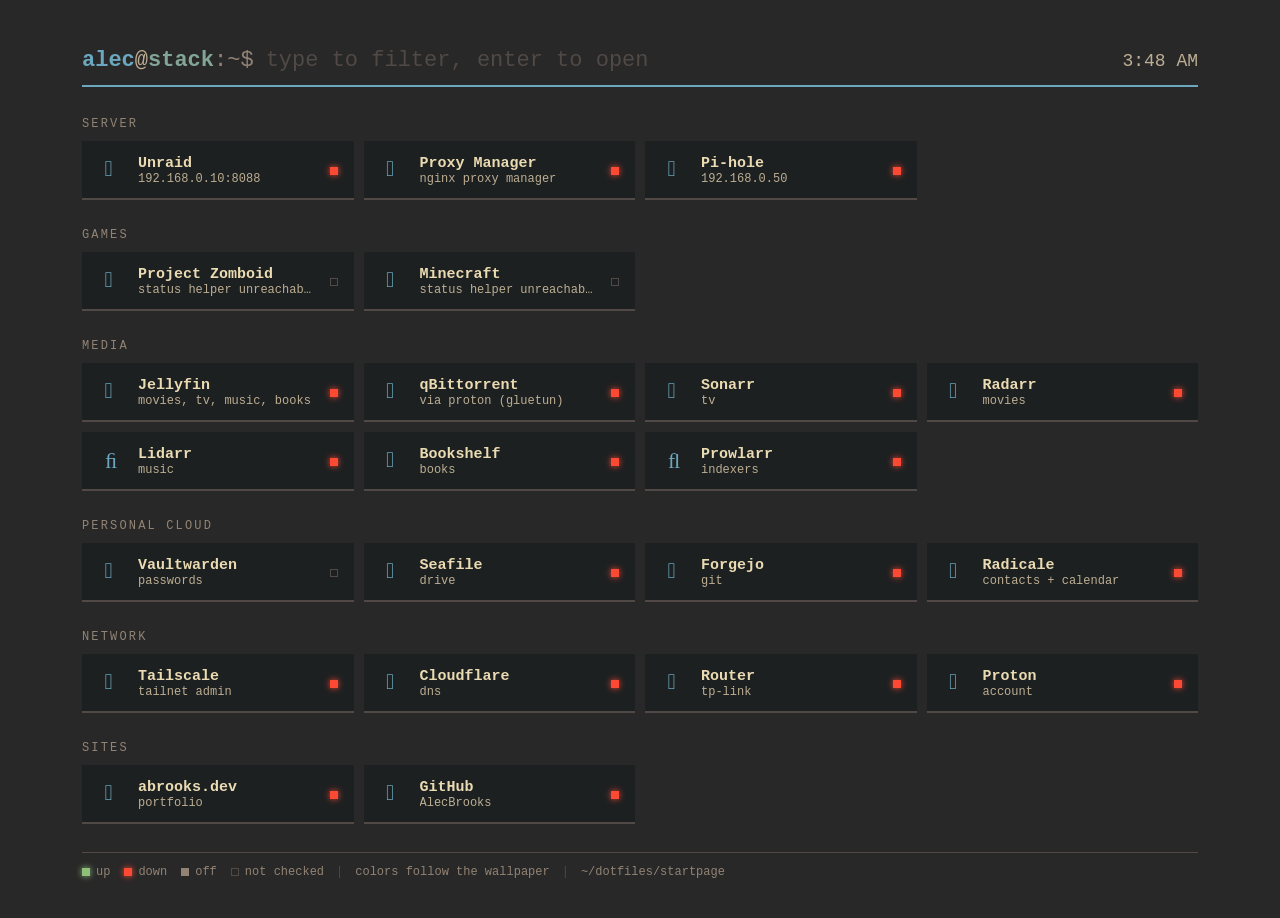
==== startpage/index.html @ 0ffd92b9 "Add browser startpage for the homelab Local startpage with links to the Unraid services and a small " ====
<!doctype html>
<html lang="en">
<head>
<meta charset="utf-8">
<meta name="viewport" content="width=device-width, initial-scale=1">
<title>stack</title>
<link rel="icon" href="data:image/svg+xml,<svg xmlns='http://www.w3.org/2000/svg' viewBox='0 0 16 16'><rect width='16' height='16' fill='%23282828'/><rect x='3' y='3' width='10' height='3' fill='%23bcc8d3'/><rect x='3' y='8' width='10' height='3' fill='%23bcc8d3'/></svg>">
<!-- base look + fallback colors, then the wallpaper palette (regenerated by ~/bin/wallpaper-theme) -->
<link rel="stylesheet" href="style.css">
<link rel="stylesheet" href="file:///home/mythra/.cache/wallpaper-theme/startpage-colors.css">
</head>
<body>
<header>
  <div class="prompt"><span class="user">alec</span><span class="at">@</span><span class="host">stack</span><span class="dim">:~$</span>
    <input id="filter" type="text" placeholder="type to filter, enter to open" autocomplete="off" autofocus spellcheck="false">
  </div>
  <div class="clock" id="clock"></div>
</header>

<main id="groups"></main>

<footer><span class="dot up"></span> up <span class="dot down"></span> down <span class="dot off"></span> off <span class="dot unknown"></span> not checked
  <span class="sep">|</span> colors follow the wallpaper <span class="sep">|</span> ~/dotfiles/startpage</footer>

<script>
// check: true = ping it for the status dot (plain fetch, no-cors: any answer counts as up)
const GROUPS = [
  { name: "Server", items: [
    { name: "Unraid",       icon: "", url: "http://192.168.0.10:8088",        sub: "192.168.0.10:8088", check: true },
    { name: "Proxy Manager",icon: "", url: "http://192.168.0.10:81",          sub: "nginx proxy manager", check: true },
    { name: "Pi-hole",      icon: "", url: "http://192.168.0.50/admin",       sub: "192.168.0.50", check: true },
  ]},
  { name: "Games", items: [
    { name: "Project Zomboid", icon: "\uf188", url: "http://192.168.0.10:8088/Docker", sub: "unraid docker", game: "pz" },
    { name: "Minecraft",    icon: "\uf1b2", url: "https://192.168.0.10:8443",       sub: "crafty panel", game: "minecraft" },
  ]},
  { name: "Media", items: [
    { name: "Jellyfin",     icon: "", url: "https://jellyfin.abrooks.dev",    sub: "movies, tv, music, books", check: true },
    { name: "qBittorrent",  icon: "", url: "http://192.168.0.10:8085",        sub: "via proton (gluetun)", check: true },
    { name: "Sonarr",       icon: "", url: "http://192.168.0.10:8989",        sub: "tv", check: true },
    { name: "Radarr",       icon: "", url: "http://192.168.0.10:7878",        sub: "movies", check: true },
    { name: "Lidarr",       icon: "", url: "http://192.168.0.10:8686",        sub: "music", check: true },
    { name: "Bookshelf",    icon: "", url: "http://192.168.0.10:8787",        sub: "books", check: true },
    { name: "Prowlarr",     icon: "", url: "http://192.168.0.10:9696",        sub: "indexers", check: true },
  ]},
  { name: "Personal cloud", items: [
    { name: "Vaultwarden",  icon: "\uf084", url: "https://vault.abrooks.dev",       sub: "passwords", helper: "vaultwarden" },  // CORP same-origin blocks browsers: checked by stack-status
    { name: "Seafile",      icon: "", url: "https://drive.abrooks.dev",       sub: "drive", check: true },
    { name: "Forgejo",      icon: "", url: "https://git.abrooks.dev",         sub: "git", check: true },
    { name: "Radicale",     icon: "", url: "https://dav.abrooks.dev/.web/",   sub: "contacts + calendar", check: true },
  ]},
  { name: "Network", items: [
    { name: "Tailscale",    icon: "", url: "https://login.tailscale.com/admin/machines", sub: "tailnet admin", check: true },
    { name: "Cloudflare",   icon: "\uf0c2", url: "https://dash.cloudflare.com",     sub: "dns", check: true, checkUrl: "https://1.1.1.1/cdn-cgi/trace" },
    { name: "Router",       icon: "", url: "http://192.168.0.1",              sub: "tp-link", check: true },
    { name: "Proton",       icon: "", url: "https://account.proton.me",       sub: "account", check: true },
  ]},
  { name: "Sites", items: [
    { name: "abrooks.dev",  icon: "", url: "https://abrooks.dev",             sub: "portfolio", check: true },
    { name: "GitHub",       icon: "", url: "https://github.com/AlecBrooks",   sub: "AlecBrooks", check: true },
  ]},
];

const main = document.getElementById("groups");
const tiles = [];
for (const g of GROUPS) {
  const sec = document.createElement("section");
  sec.innerHTML = `<h2>${g.name}</h2><div class="grid"></div>`;
  const grid = sec.querySelector(".grid");
  for (const it of g.items) {
    const a = document.createElement("a");
    a.className = "tile";
    a.href = it.url;
    a.innerHTML = `<span class="icon">${it.icon}</span>
      <span class="text"><span class="name">${it.name}</span><span class="sub">${it.sub}</span></span>
      <span class="dot ${it.check || it.game || it.helper ? "checking" : "unknown"}"></span>`;
    grid.appendChild(a);
    tiles.push({ el: a, sec, key: (it.name + " " + it.sub + " " + g.name).toLowerCase(), it });
  }
  main.appendChild(sec);
}

// status dots: any response (even opaque) = up; network error or 4 s timeout = down
async function ping(t) {
  const dot = t.el.querySelector(".dot");
  const ctl = new AbortController();
  const timer = setTimeout(() => ctl.abort(), 4000);
  try {
    await fetch(t.it.checkUrl || t.it.url, { mode: "no-cors", cache: "no-store", signal: ctl.signal });
    dot.className = "dot up"; t.el.title = "reachable";
  } catch {
    dot.className = "dot down"; t.el.title = "not reachable";
  } finally { clearTimeout(timer); }
}
// games: browsers cannot probe game protocols, so ask the stack-status helper on the server
async function games() {
  const gt = tiles.filter(t => t.it.game || t.it.helper);
  let data = null;
  try {
    const r = await fetch("http://192.168.0.10:8091/", { cache: "no-store" });
    data = await r.json();
  } catch {}
  for (const t of gt) {
    const dot = t.el.querySelector(".dot"), sub = t.el.querySelector(".sub");
    const g = data && data[t.it.game || t.it.helper];
    if (t.it.helper) {                       // plain service: up/down, keep its subtitle
      dot.className = !g ? "dot unknown" : g.state === "online" ? "dot up" : "dot down";
      continue;
    }
    if (!g) { dot.className = "dot unknown"; sub.textContent = "status helper unreachable"; continue; }
    if (g.state === "online") {
      dot.className = "dot up";
      sub.textContent = g.players != null ? `online, ${g.players}/${g.max} players` : "online";
    } else if (g.state === "starting") {
      dot.className = "dot checking"; sub.textContent = "starting up";
    } else {
      dot.className = "dot off"; sub.textContent = "off, " + t.it.sub;
    }
  }
}
const checkAll = () => { tiles.filter(t => t.it.check).forEach(ping); games(); };
checkAll();
setInterval(checkAll, 60000);

// type to filter; Enter opens the first match; Esc clears
const filter = document.getElementById("filter");
function applyFilter() {
  const q = filter.value.trim().toLowerCase();
  for (const t of tiles) t.el.classList.toggle("hidden", q && !t.key.includes(q));
  for (const sec of main.children) sec.classList.toggle("hidden", !sec.querySelector(".tile:not(.hidden)"));
  tiles.forEach(t => t.el.classList.remove("first"));
  const first = tiles.find(t => !t.el.classList.contains("hidden"));
  if (q && first) first.el.classList.add("first");
}
filter.addEventListener("input", applyFilter);
filter.addEventListener("keydown", e => {
  if (e.key === "Enter") {
    const first = tiles.find(t => !t.el.classList.contains("hidden"));
    if (first) location.href = first.it.url;
  } else if (e.key === "Escape") { filter.value = ""; applyFilter(); }
});
document.addEventListener("keydown", e => {
  if (document.activeElement !== filter && e.key.length === 1 && !e.ctrlKey && !e.metaKey && !e.altKey) filter.focus();
});

// clock (12 h, like the bar)
const clock = document.getElementById("clock");
const tick = () => clock.textContent = new Date().toLocaleTimeString([], { hour: "numeric", minute: "2-digit" });
tick(); setInterval(tick, 10000);
</script>
</body>
</html>
---- startpage/style.css ----
/* Start page for the home server stack. Colors below are fallbacks (his gruvbox + muted
   blue); the real palette comes from ~/.cache/wallpaper-theme/startpage-colors.css, which
   matugen regenerates on every wallpaper change. */
:root {
  --surface: #282828;
  --surface-dim: #1d2021;
  --surface-container: #32302f;
  --surface-high: #3c3836;
  --on-surface: #ebdbb2;
  --on-surface-variant: #bdae93;
  --outline: #928374;
  --outline-variant: #504945;
  --primary: #6ba8c0;
  --on-primary: #1d2021;
  --secondary: #a89984;
  --tertiary: #83a598;
  --green: #98971a;
  --red: #cc241d;
}

* { box-sizing: border-box; margin: 0; padding: 0; }

html, body {
  background: var(--surface);
  color: var(--on-surface);
  font-family: "JetBrainsMono Nerd Font Mono", "JetBrainsMono Nerd Font", "JetBrains Mono", monospace;
  font-size: 15px;
  min-height: 100%;
}

body {
  max-width: 1180px;
  margin: 0 auto;
  padding: 48px 32px 32px;
}

/* prompt-style header */
header {
  display: flex;
  align-items: center;
  gap: 24px;
  padding: 0 0 14px;
  box-shadow: inset 0 -2px var(--primary);
  margin-bottom: 30px;
}
.prompt { flex: 1; display: flex; align-items: center; font-size: 22px; }
.user { color: var(--primary); font-weight: bold; }
.at { color: var(--on-surface-variant); }
.host { color: var(--tertiary); font-weight: bold; }
.dim { color: var(--outline); margin-right: 12px; }
#filter {
  flex: 1;
  background: transparent;
  border: none;
  outline: none;
  color: var(--on-surface);
  font: inherit;
  caret-color: var(--primary);
}
#filter::placeholder { color: var(--outline-variant); }
.clock { color: var(--on-surface-variant); font-size: 18px; }

/* groups */
section { margin-bottom: 28px; }
h2 {
  font-size: 12px;
  font-weight: normal;
  text-transform: uppercase;
  letter-spacing: 0.18em;
  color: var(--outline);
  margin-bottom: 10px;
}
.grid {
  display: grid;
  grid-template-columns: repeat(auto-fill, minmax(230px, 1fr));
  gap: 10px;
}

/* tiles: flat, square corners, accent underline like the waybar modules */
.tile {
  display: flex;
  align-items: center;
  gap: 14px;
  padding: 14px 16px;
  background: var(--surface-dim);
  color: var(--on-surface);
  text-decoration: none;
  box-shadow: inset 0 -2px var(--outline-variant);
  transition: background 0.12s, box-shadow 0.12s, transform 0.12s;
}
.tile:hover, .tile:focus-visible, .tile.first {
  background: var(--surface-container);
  box-shadow: inset 0 -2px var(--primary);
  outline: none;
}
.tile:hover { transform: translateY(-1px); }
.icon {
  width: 26px;
  text-align: center;
  font-size: 22px;
  color: var(--primary);
}
.text { flex: 1; display: flex; flex-direction: column; min-width: 0; }
.name { font-weight: bold; }
.sub {
  font-size: 12px;
  color: var(--on-surface-variant);
  white-space: nowrap;
  overflow: hidden;
  text-overflow: ellipsis;
}

/* status dots */
.dot {
  display: inline-block;
  width: 8px;
  height: 8px;
  background: var(--outline-variant);
  flex-shrink: 0;
}
/* fixed status colors: the muted palette makes its green/red too pale to tell apart */
.dot.up { background: #8ec07c; box-shadow: 0 0 6px #8ec07c; }
.dot.down { background: #fb4934; box-shadow: 0 0 6px #fb4934; }
.dot.off { background: var(--outline); }
.dot.checking { background: var(--outline); animation: pulse 1s infinite alternate; }
.dot.unknown { background: transparent; box-shadow: inset 0 0 0 1px var(--outline-variant); }
@keyframes pulse { to { opacity: 0.3; } }

.hidden { display: none !important; }

footer {
  margin-top: 16px;
  padding-top: 12px;
  border-top: 1px solid var(--outline-variant);
  font-size: 12px;
  color: var(--outline);
  display: flex;
  align-items: center;
  gap: 6px;
  flex-wrap: wrap;
}
footer .dot { margin-left: 8px; }
footer .dot:first-child { margin-left: 0; }
.sep { color: var(--outline-variant); margin: 0 6px; }

@media (max-width: 600px) {
  body { padding: 24px 16px; }
  .prompt { font-size: 18px; }
  .clock { display: none; }
}
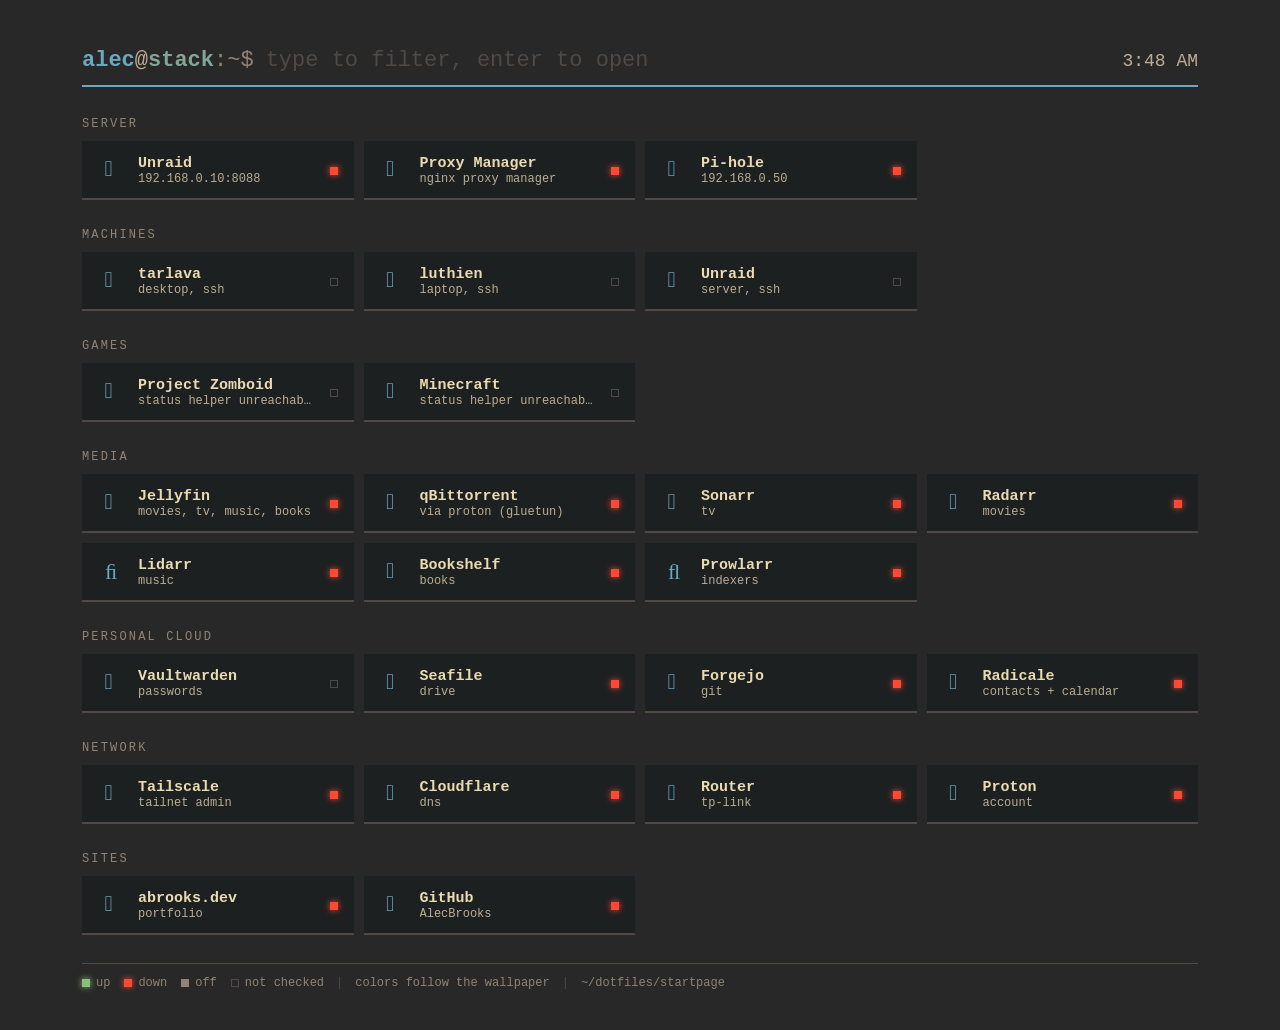
==== commit 62d6f3fc: "startpage: Machines section (ssh links + SSH-greeting status dots) tarlava, luthien and Unraid tiles" ====
--- a/startpage/index.html
+++ b/startpage/index.html
@@ -7,7 +7,7 @@
 <link rel="icon" href="data:image/svg+xml,<svg xmlns='http://www.w3.org/2000/svg' viewBox='0 0 16 16'><rect width='16' height='16' fill='%23282828'/><rect x='3' y='3' width='10' height='3' fill='%23bcc8d3'/><rect x='3' y='8' width='10' height='3' fill='%23bcc8d3'/></svg>">
 <!-- base look + fallback colors, then the wallpaper palette (regenerated by ~/bin/wallpaper-theme) -->
 <link rel="stylesheet" href="style.css">
-<link rel="stylesheet" href="file:///home/mythra/.cache/wallpaper-theme/startpage-colors.css">
+<link rel="stylesheet" href="../../.cache/wallpaper-theme/startpage-colors.css">  <!-- ~/.cache, relative to ~/dotfiles/startpage: works for any user; the hosted copy just keeps style.css -->
 </head>
 <body>
 <header>
@@ -29,6 +29,13 @@
     { name: "Unraid",       icon: "", url: "http://192.168.0.10:8088",        sub: "192.168.0.10:8088", check: true },
     { name: "Proxy Manager",icon: "", url: "http://192.168.0.10:81",          sub: "nginx proxy manager", check: true },
     { name: "Pi-hole",      icon: "", url: "http://192.168.0.50/admin",       sub: "192.168.0.50", check: true },
+  ]},
+  // Machines: the link opens a kitty with ssh (kitty-open.desktop handles ssh://). Dots come from
+  // stack-status, which checks each machine's SSH greeting over Tailscale.
+  { name: "Machines", items: [
+    { name: "tarlava",      icon: "\uf108", url: "ssh://tarlava",                  sub: "desktop, ssh", helper: "tarlava" },
+    { name: "luthien",      icon: "\uf109", url: "ssh://luthien",                  sub: "laptop, ssh",  helper: "luthien" },
+    { name: "Unraid",       icon: "\uf233", url: "ssh://unraid",                   sub: "server, ssh",  helper: "unraid" },
   ]},
   { name: "Games", items: [
     { name: "Project Zomboid", icon: "\uf188", url: "http://192.168.0.10:8088/Docker", sub: "unraid docker", game: "pz" },
